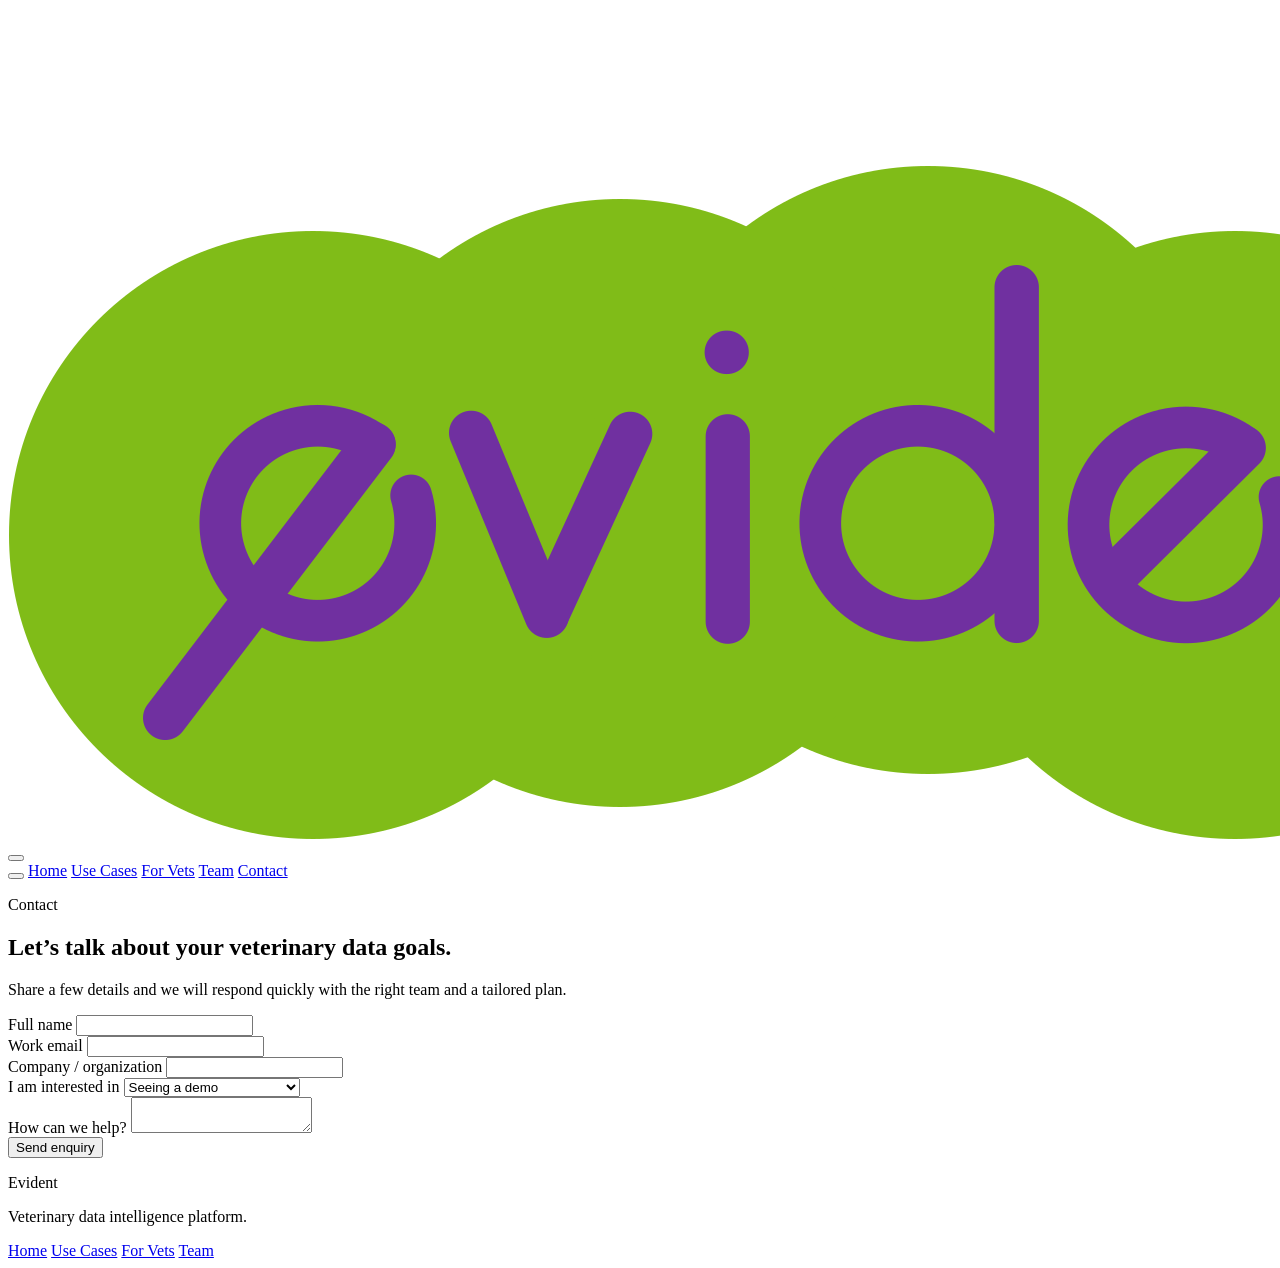
==== contact/index.html @ 98c077f2 "Update site logo to evidentmed asset" ====
<!doctype html>
<html lang="en">
  <head>
    <meta charset="utf-8" />
    <meta name="viewport" content="width=device-width, initial-scale=1" />
    <title>Evident | Contact</title>
    <meta
      name="description"
      content="Contact Evident to request a demo or discuss a partnership."
    />
    <link rel="icon" href="/static/favicon.png" type="image/png" />
    <link rel="preconnect" href="https://fonts.googleapis.com" />
    <link rel="preconnect" href="https://fonts.gstatic.com" crossorigin />
    <link
      href="https://fonts.googleapis.com/css2?family=Sora:wght@400;600;700&family=Source+Sans+3:wght@400;500;600&display=swap"
      rel="stylesheet"
    />
    <link rel="stylesheet" href="/styles.css" />
  </head>
  <body>
    <div class="bg">
      <div class="orb orb-one" aria-hidden="true"></div>
      <div class="orb orb-two" aria-hidden="true"></div>
      <div class="orb orb-three" aria-hidden="true"></div>
      <div class="orb orb-four" aria-hidden="true"></div>
      <div class="orb orb-one orb-flat" aria-hidden="true"></div>
      <div class="orb orb-two orb-flat" aria-hidden="true"></div>
      <div class="orb orb-three orb-flat" aria-hidden="true"></div>
      <div class="orb orb-four orb-flat" aria-hidden="true"></div>
      <canvas class="orb-lines" aria-hidden="true"></canvas>
      <div class="grid" aria-hidden="true"></div>
    </div>

    <header class="nav">
      <a class="logo" href="/" aria-label="Evident home">
        <img src="/static/evidentmed.png" alt="Evident logo" />
      </a>
      <button class="nav-toggle" type="button" aria-label="Toggle menu" aria-expanded="false">
        <span class="bar"></span>
        <span class="bar"></span>
        <span class="bar"></span>
      </button>
      <nav class="nav-links">
        <button class="nav-toggle nav-close" type="button" aria-label="Close menu">
          <span class="bar"></span>
          <span class="bar"></span>
          <span class="bar"></span>
        </button>
        <a href="/">Home</a>
        <a href="/pharma/">Use Cases</a>
        <a href="/vets/">For Vets</a>
        <a href="/team/">Team</a>
        <a href="/contact/" class="button small active">Contact</a>
      </nav>
    </header>

    <main>
      <section class="page-hero">
        <p class="eyebrow">Contact</p>
        <h1>Let’s talk about your veterinary data goals.</h1>
        <p class="lede">
          Share a few details and we will respond quickly with the right team and
          a tailored plan.
        </p>
      </section>

      <section class="content">
        <form class="form" action="https://api.web3forms.com/submit" method="post" data-web3>
          <input type="hidden" name="access_key" value="3e343754-287f-47aa-9b7f-0cca953d93fd" />
          <input type="hidden" name="subject" value="Evident website enquiry" />
          <input type="hidden" name="from_name" value="Evident Website" />
          <div class="field">
            <label class="label" for="name">Full name</label>
            <input class="input" id="name" name="name" type="text" required />
          </div>
          <div class="field">
            <label class="label" for="email">Work email</label>
            <input class="input" id="email" name="email" type="email" required />
          </div>
          <div class="field">
            <label class="label" for="company">Company / organization</label>
            <input class="input" id="company" name="company" type="text" />
          </div>
          <div class="field">
            <label class="label" for="interest">I am interested in</label>
            <select class="select" id="interest" name="interest">
              <option value="demo" selected>Seeing a demo</option>
              <option value="pharma">Pharma / biotech</option>
              <option value="cro">CRO / clinical trials</option>
              <option value="nutrition">Nutrition</option>
              <option value="practice">Veterinary practice / chain</option>
              <option value="other">Other</option>
            </select>
          </div>
          <div class="field">
            <label class="label" for="message">How can we help?</label>
            <textarea
              class="textarea"
              id="message"
              name="message"
              required
            ></textarea>
          </div>
          <button class="button" type="submit">Send enquiry</button>
          <p class="form-note" data-form-status></p>
        </form>
      </section>
    </main>

    <footer class="footer">
      <div>
        <div class="logo">Evident</div>
        <p>Veterinary data intelligence platform.</p>
      </div>
      <div class="footer-links">
        <a href="/">Home</a>
        <a href="/pharma/">Use Cases</a>
        <a href="/vets/">For Vets</a>
        <a href="/team/">Team</a>
      </div>
    </footer>
    <script src="/scripts.js"></script>
  </body>
</html>
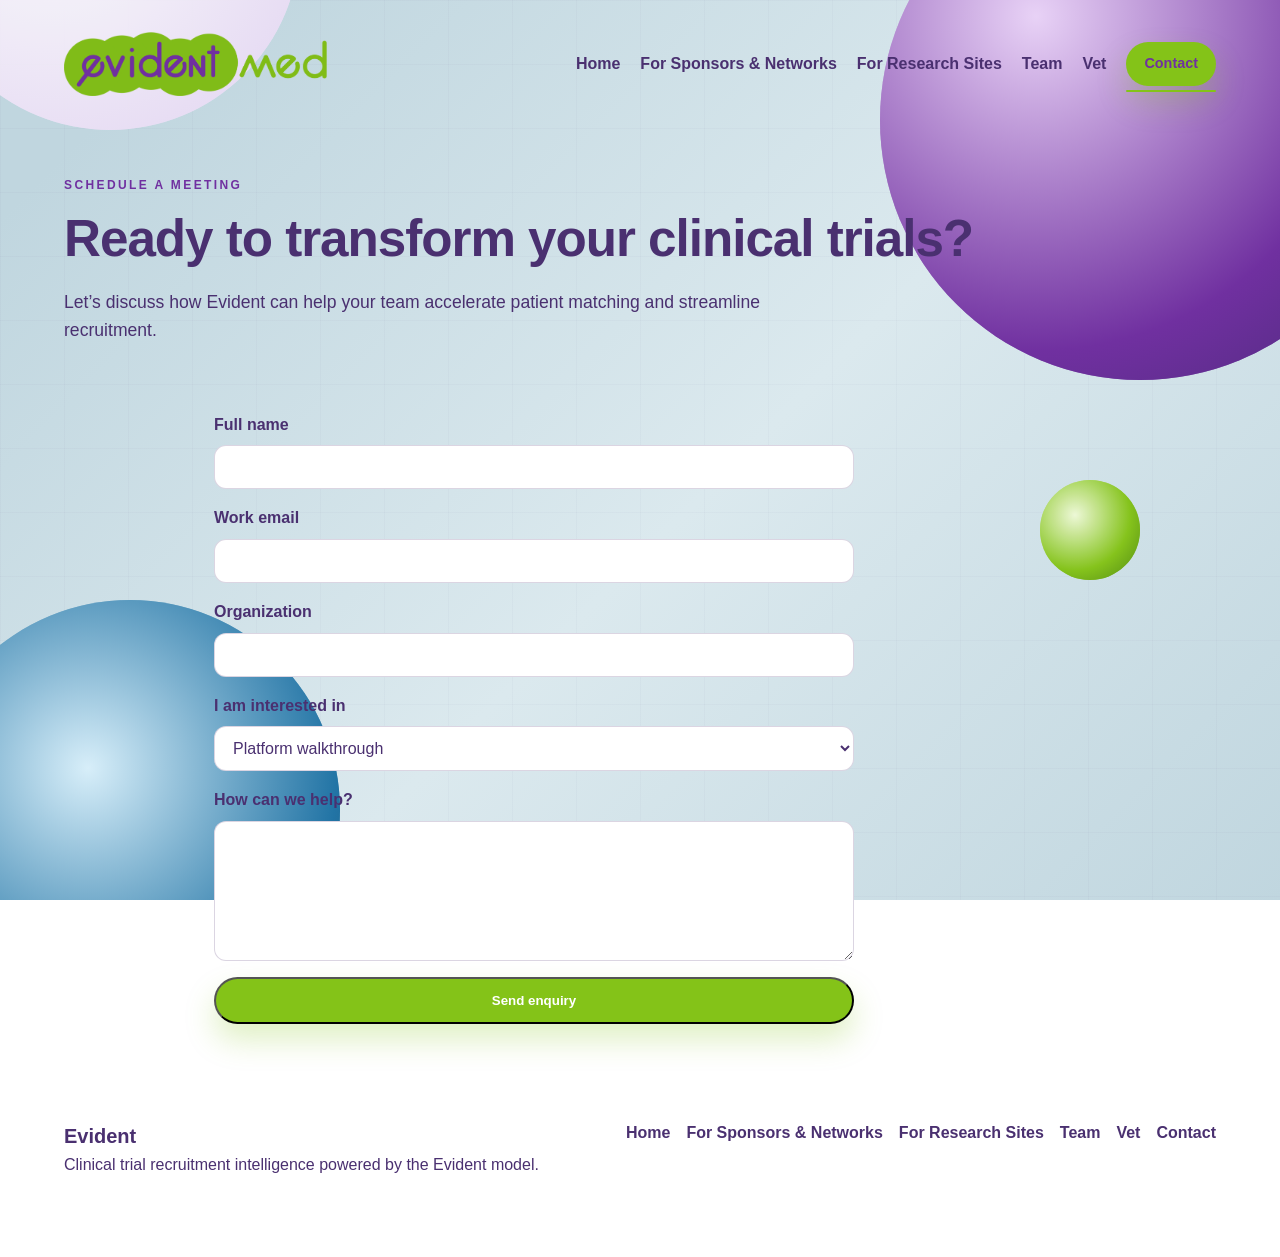
==== commit 68f20ab3: "Add Vet link across navigation and sync redirect pages" ====
--- a/contact/index.html
+++ b/contact/index.html
@@ -6,16 +6,16 @@
     <title>Evident | Contact</title>
     <meta
       name="description"
-      content="Contact Evident to request a demo or discuss a partnership."
+      content="Schedule a meeting with Evident to discuss patient-trial matching powered by the Evident model and recruitment acceleration."
     />
-    <link rel="icon" href="/static/favicon.png" type="image/png" />
+    <link rel="icon" href="../static/favicon.png" type="image/png" />
     <link rel="preconnect" href="https://fonts.googleapis.com" />
     <link rel="preconnect" href="https://fonts.gstatic.com" crossorigin />
     <link
       href="https://fonts.googleapis.com/css2?family=Sora:wght@400;600;700&family=Source+Sans+3:wght@400;500;600&display=swap"
       rel="stylesheet"
     />
-    <link rel="stylesheet" href="/styles.css" />
+    <link rel="stylesheet" href="../styles.css" />
   </head>
   <body>
     <div class="bg">
@@ -32,8 +32,8 @@
     </div>
 
     <header class="nav">
-      <a class="logo" href="/" aria-label="Evident home">
-        <img src="/static/evidentmed.png" alt="Evident logo" />
+      <a class="logo" href="../index.html" aria-label="Evident home">
+        <img src="../static/evidentmed.png" alt="Evident logo" />
       </a>
       <button class="nav-toggle" type="button" aria-label="Toggle menu" aria-expanded="false">
         <span class="bar"></span>
@@ -46,21 +46,22 @@
           <span class="bar"></span>
           <span class="bar"></span>
         </button>
-        <a href="/">Home</a>
-        <a href="/pharma/">Use Cases</a>
-        <a href="/vets/">For Vets</a>
-        <a href="/team/">Team</a>
-        <a href="/contact/" class="button small active">Contact</a>
+        <a href="../index.html">Home</a>
+        <a href="../pharma/index.html">For Sponsors &amp; Networks</a>
+        <a href="../vets/index.html">For Research Sites</a>
+        <a href="../team/index.html">Team</a>
+        <a href="https://evident.vet">Vet</a>
+        <a href="../contact/index.html" class="button small active">Contact</a>
       </nav>
     </header>
 
     <main>
       <section class="page-hero">
-        <p class="eyebrow">Contact</p>
-        <h1>Let’s talk about your veterinary data goals.</h1>
+        <p class="eyebrow">Schedule a meeting</p>
+        <h1>Ready to transform your clinical trials?</h1>
         <p class="lede">
-          Share a few details and we will respond quickly with the right team and
-          a tailored plan.
+          Let’s discuss how Evident can help your team accelerate patient
+          matching and streamline recruitment.
         </p>
       </section>
 
@@ -78,17 +79,16 @@
             <input class="input" id="email" name="email" type="email" required />
           </div>
           <div class="field">
-            <label class="label" for="company">Company / organization</label>
+            <label class="label" for="company">Organization</label>
             <input class="input" id="company" name="company" type="text" />
           </div>
           <div class="field">
             <label class="label" for="interest">I am interested in</label>
             <select class="select" id="interest" name="interest">
-              <option value="demo" selected>Seeing a demo</option>
-              <option value="pharma">Pharma / biotech</option>
-              <option value="cro">CRO / clinical trials</option>
-              <option value="nutrition">Nutrition</option>
-              <option value="practice">Veterinary practice / chain</option>
+              <option value="demo" selected>Platform walkthrough</option>
+              <option value="sponsor">Sponsor / CRO workflow</option>
+              <option value="site">Research site deployment</option>
+              <option value="integration">EHR and data integration</option>
               <option value="other">Other</option>
             </select>
           </div>
@@ -110,15 +110,17 @@
     <footer class="footer">
       <div>
         <div class="logo">Evident</div>
-        <p>Veterinary data intelligence platform.</p>
+        <p>Clinical trial recruitment intelligence powered by the Evident model.</p>
       </div>
       <div class="footer-links">
-        <a href="/">Home</a>
-        <a href="/pharma/">Use Cases</a>
-        <a href="/vets/">For Vets</a>
-        <a href="/team/">Team</a>
+        <a href="../index.html">Home</a>
+        <a href="../pharma/index.html">For Sponsors &amp; Networks</a>
+        <a href="../vets/index.html">For Research Sites</a>
+        <a href="../team/index.html">Team</a>
+        <a href="https://evident.vet">Vet</a>
+        <a href="../contact/index.html">Contact</a>
       </div>
     </footer>
-    <script src="/scripts.js"></script>
+    <script src="../scripts.js"></script>
   </body>
 </html>
--- a/styles.css
+++ b/styles.css
@@ -0,0 +1,837 @@
+:root {
+  --page-bg: #ffffff;
+  --card-from: #c0d6df;
+  --card-via: #dbe9ee;
+  --card-to: #c0d6df;
+  --primary: #7030a0;
+  --primary-hover: #5c2680;
+  --text: #4a3070;
+  --accent-blue: #2274a5;
+  --accent-blue-hover: #1b6189;
+  --accent-green: #84c318;
+  --accent-green-hover: #6fa214;
+  --accent-border: #c0d6df;
+  --white: #ffffff;
+  --glass: rgba(255, 255, 255, 0.75);
+  --shadow: 0 24px 60px rgba(112, 48, 160, 0.18);
+}
+
+* {
+  box-sizing: border-box;
+  margin: 0;
+  padding: 0;
+}
+
+body {
+  font-family: "Source Sans 3", "Avenir LT Std", "Avenir", "Helvetica Neue",
+    Helvetica, Arial, sans-serif;
+  color: var(--text);
+  background: var(--page-bg);
+  min-height: 100vh;
+  line-height: 1.6;
+}
+
+h1,
+h2,
+h3 {
+  font-family: "Sora", "Segoe UI", Tahoma, sans-serif;
+  letter-spacing: -0.02em;
+}
+
+a {
+  color: inherit;
+  text-decoration: none;
+}
+
+.bg {
+  position: fixed;
+  inset: 0;
+  z-index: -1;
+  overflow: hidden;
+  background: linear-gradient(135deg, var(--card-from) 10%, var(--card-via) 55%, var(--card-to));
+}
+
+.bg::after {
+  content: "";
+  position: absolute;
+  inset: 0;
+  background: transparent;
+  pointer-events: none;
+  z-index: 4;
+}
+
+.orb {
+  position: absolute;
+  border-radius: 999px;
+  filter: blur(0px);
+  opacity: 0.65;
+  animation: float 12s ease-in-out infinite;
+  z-index: 3;
+  transform-origin: center;
+}
+
+.orb-flat {
+  background: var(--card-via);
+  opacity: 1;
+  z-index: 2;
+}
+
+.orb-one {
+  width: 520px;
+  height: 520px;
+  background: radial-gradient(circle at 30% 30%, #e8d2f6, #7030a0 65%, #4a2a79);
+  --line-color: rgb(168, 138, 200);
+  --line-opacity: 0.75;
+  top: -140px;
+  right: -120px;
+}
+
+
+.orb-two {
+  width: 420px;
+  height: 420px;
+  background: radial-gradient(circle at 40% 40%, #d7eef9, #2274a5 70%, #13445f);
+  --line-color: rgb(144, 185, 210);
+  --line-opacity: 0.75;
+  bottom: -120px;
+  left: -80px;
+  animation-delay: -4s;
+}
+
+
+.orb-three {
+  width: 380px;
+  height: 380px;
+  background: radial-gradient(circle at 35% 35%, #ffffff, #efe7f7 55%, #e3d4f2);
+  --line-color: rgb(188, 163, 215);
+  --line-opacity: 0.7;
+  top: -250px;
+  left: -80px;
+  opacity: 0.8;
+  animation-delay: -2s;
+}
+
+
+.orb-four {
+  width: 100px;
+  height: 100px;
+  background: radial-gradient(circle at 35% 35%, #eef9d7, #84c318 60%, #4e8610);
+  --line-color: rgb(132, 195, 24);
+  top: 480px;
+  right: 140px;
+  opacity: 0.85;
+  animation-delay: -1s;
+}
+
+
+.grid {
+  position: absolute;
+  inset: 0;
+  background-image: linear-gradient(rgba(74, 48, 112, 0.08) 1px, transparent 1px),
+    linear-gradient(90deg, rgba(74, 48, 112, 0.08) 1px, transparent 1px);
+  background-size: 64px 64px;
+  mix-blend-mode: multiply;
+  opacity: 0.35;
+  z-index: 0;
+}
+
+.orb-lines {
+  position: absolute;
+  inset: 0;
+  z-index: 1;
+  pointer-events: none;
+  display: block;
+}
+
+@keyframes float {
+  0%,
+  100% {
+    transform: translate3d(0, 0, 0) scale(var(--orb-scale, 1));
+  }
+  50% {
+    transform: translate3d(0, 22px, 0) scale(var(--orb-scale, 1));
+  }
+}
+
+.nav {
+  max-width: 1200px;
+  margin: 0 auto;
+  padding: 32px 24px 0;
+  display: flex;
+  justify-content: space-between;
+  align-items: center;
+  gap: 16px;
+  transition: transform 0.3s ease;
+}
+
+.logo {
+  font-family: "Sora", sans-serif;
+  font-weight: 700;
+  font-size: 1.25rem;
+}
+
+.logo img {
+  height: 64px;
+  width: auto;
+  display: block;
+}
+
+.nav-links {
+  display: flex;
+  gap: 20px;
+  align-items: center;
+  font-weight: 600;
+  color: var(--text);
+  flex-wrap: wrap;
+  justify-content: flex-end;
+}
+
+.nav-toggle {
+  display: none;
+  width: 48px;
+  height: 48px;
+  border-radius: 0;
+  border: none;
+  background: transparent;
+  color: var(--page-bg);
+  align-items: center;
+  justify-content: center;
+  font-size: 0;
+  line-height: 1;
+  cursor: pointer;
+  padding: 0;
+  flex-direction: column;
+  gap: 6px;
+}
+
+.nav-toggle .bar {
+  display: block;
+  width: 28px;
+  height: 4px;
+  border-radius: 999px;
+  background: currentColor;
+}
+
+
+.nav-links a.active {
+  color: var(--primary);
+  position: relative;
+}
+
+.nav-links a.active::after {
+  content: "";
+  position: absolute;
+  left: 0;
+  right: 0;
+  bottom: -6px;
+  height: 2px;
+  background: var(--accent-green);
+  border-radius: 999px;
+}
+
+.hero {
+  max-width: 1200px;
+  margin: 64px auto 0;
+  padding: 40px 24px 80px;
+  display: grid;
+  gap: 48px;
+  grid-template-columns: minmax(0, 2fr) minmax(0, 1fr);
+  align-items: center;
+}
+
+.page-hero {
+  max-width: 1200px;
+  margin: 40px auto 0;
+  padding: 40px 24px 40px;
+}
+
+.page-hero h1 {
+  font-size: clamp(2.4rem, 4vw, 3.4rem);
+  line-height: 1.1;
+  margin: 16px 0 20px;
+}
+
+.page-hero .lede {
+  max-width: 760px;
+}
+
+.content {
+  max-width: 900px;
+  margin: 0 auto;
+  padding: 0 24px 80px;
+  display: grid;
+  gap: 28px;
+}
+
+.content h2 {
+  font-size: clamp(1.8rem, 3vw, 2.4rem);
+}
+
+.content h3 {
+  font-size: 1.3rem;
+}
+
+.content ul {
+  padding-left: 20px;
+  display: grid;
+  gap: 12px;
+}
+
+.content .card {
+  padding: 28px;
+}
+
+.eyebrow {
+  text-transform: uppercase;
+  font-weight: 600;
+  letter-spacing: 0.2em;
+  font-size: 0.75rem;
+  color: var(--primary);
+  margin-bottom: 16px;
+}
+
+.hero h1 {
+  font-size: clamp(2.5rem, 4vw, 3.6rem);
+  line-height: 1.1;
+  margin-bottom: 20px;
+}
+
+.lede {
+  font-size: 1.1rem;
+  color: var(--text);
+  margin-bottom: 28px;
+}
+
+.cta-row {
+  display: flex;
+  gap: 16px;
+  flex-wrap: wrap;
+}
+
+.button {
+  background: var(--accent-green);
+  color: var(--white);
+  padding: 14px 28px;
+  border-radius: 999px;
+  font-weight: 600;
+  display: inline-flex;
+  align-items: center;
+  justify-content: center;
+  transition: transform 0.2s ease, box-shadow 0.2s ease;
+  box-shadow: 0 16px 30px rgba(132, 195, 24, 0.25);
+}
+
+.button:hover {
+  background: var(--accent-green-hover);
+  transform: translateY(-2px);
+}
+
+.button.ghost {
+  background: transparent;
+  border: 1px solid var(--accent-border);
+  color: var(--primary);
+  box-shadow: none;
+}
+
+.button.small {
+  padding: 10px 18px;
+  font-size: 0.9rem;
+}
+
+.trust {
+  margin-top: 28px;
+  font-size: 0.95rem;
+  color: var(--text);
+}
+
+.hero-card {
+  background: var(--glass);
+  border-radius: 28px;
+  padding: 28px;
+  box-shadow: var(--shadow);
+  border: 1px solid rgba(255, 255, 255, 0.6);
+  backdrop-filter: blur(12px);
+}
+
+.hero-card-hidden {
+  visibility: hidden;
+}
+
+.hero-card-header {
+  display: flex;
+  justify-content: space-between;
+  align-items: center;
+  margin-bottom: 24px;
+}
+
+.pill {
+  background: #efe7f7;
+  color: var(--primary);
+  padding: 6px 14px;
+  border-radius: 999px;
+  font-size: 0.85rem;
+  font-weight: 600;
+}
+
+.status {
+  font-weight: 600;
+  color: var(--accent-blue);
+}
+
+.metric {
+  padding: 16px 0;
+  border-bottom: 1px solid rgba(74, 48, 112, 0.12);
+}
+
+.metric:last-child {
+  border-bottom: none;
+}
+
+.metric-label {
+  font-size: 0.85rem;
+  text-transform: uppercase;
+  letter-spacing: 0.1em;
+  color: var(--text);
+}
+
+.metric-value {
+  font-size: 1.3rem;
+  font-weight: 600;
+  margin-top: 6px;
+}
+
+.hero-card-footer {
+  display: flex;
+  gap: 10px;
+  flex-wrap: wrap;
+  margin-top: 20px;
+}
+
+.tag {
+  background: rgba(255, 255, 255, 0.7);
+  padding: 6px 12px;
+  border-radius: 999px;
+  font-size: 0.8rem;
+}
+
+.section {
+  max-width: 1200px;
+  margin: 0 auto;
+  padding: 80px 24px;
+}
+
+.section.dark {
+  background: var(--primary);
+  color: var(--white);
+  border-radius: 32px;
+  margin: 0 auto;
+  width: min(1200px, calc(100% - 48px));
+}
+
+.section-title {
+  max-width: 720px;
+  margin-bottom: 48px;
+}
+
+.section.dark .section-title,
+.section.cta .cta-content,
+.section.cta .cta-actions {
+  text-align: center;
+  margin-left: auto;
+  margin-right: auto;
+}
+
+.section.cta .cta-actions {
+  justify-items: center;
+}
+
+.section-title h2 {
+  font-size: clamp(2rem, 3vw, 2.6rem);
+  margin-bottom: 16px;
+}
+
+.steps {
+  display: grid;
+  gap: 24px;
+  grid-template-columns: repeat(auto-fit, minmax(220px, 1fr));
+}
+
+.step {
+  background: var(--white);
+  padding: 24px;
+  border-radius: 20px;
+  box-shadow: 0 14px 30px rgba(74, 48, 112, 0.12);
+}
+
+.section.dark .step {
+  background: rgba(255, 255, 255, 0.08);
+  box-shadow: none;
+}
+
+.split {
+  display: grid;
+  gap: 28px;
+  grid-template-columns: repeat(auto-fit, minmax(240px, 1fr));
+}
+
+.panel {
+  background: rgba(255, 255, 255, 0.08);
+  padding: 28px;
+  border-radius: 20px;
+  border: 1px solid rgba(255, 255, 255, 0.2);
+}
+
+.panel ul {
+  list-style: none;
+  margin-top: 16px;
+  display: grid;
+  gap: 12px;
+}
+
+.panel li::before {
+  content: "•";
+  margin-right: 10px;
+  color: var(--accent-green);
+}
+
+.grid-cards {
+  display: grid;
+  gap: 24px;
+  grid-template-columns: repeat(auto-fit, minmax(220px, 1fr));
+}
+
+.feature-grid {
+  display: grid;
+  gap: 20px;
+  grid-template-columns: repeat(auto-fit, minmax(240px, 1fr));
+}
+
+.feature {
+  background: var(--white);
+  padding: 24px;
+  border-radius: 20px;
+  box-shadow: 0 14px 30px rgba(74, 48, 112, 0.12);
+}
+
+.card {
+  background: var(--white);
+  padding: 24px;
+  border-radius: 20px;
+  box-shadow: 0 14px 30px rgba(74, 48, 112, 0.12);
+}
+
+.team-grid {
+  display: grid;
+  gap: 24px;
+  grid-template-columns: repeat(2, minmax(220px, 1fr));
+  max-width: 720px;
+  margin: 0 auto;
+}
+
+.team-card {
+  background: var(--white);
+  padding: 24px;
+  border-radius: 20px;
+  box-shadow: 0 14px 30px rgba(74, 48, 112, 0.12);
+  text-align: center;
+}
+
+.team-photo {
+  width: 140px;
+  height: 140px;
+  border-radius: 999px;
+  object-fit: cover;
+  margin: 0 auto 16px;
+  display: block;
+  border: 3px solid rgba(112, 48, 160, 0.12);
+}
+
+.team-role {
+  font-weight: 600;
+  color: var(--text);
+  margin-top: 6px;
+}
+
+.section.cta {
+  background: #e7f3f8;
+  border-radius: 32px;
+  margin: 0 auto 80px;
+  width: min(1200px, calc(100% - 48px));
+  display: grid;
+  gap: 28px;
+  grid-template-columns: repeat(auto-fit, minmax(260px, 1fr));
+  align-items: center;
+}
+
+.section.dark + .section.cta,
+.section + .section.cta {
+  margin-top: 40px;
+}
+
+.cta-content h2 {
+  margin-bottom: 12px;
+}
+
+.cta-actions {
+  display: grid;
+  gap: 12px;
+}
+
+.cta-note {
+  font-size: 0.9rem;
+  color: var(--text);
+}
+
+.footer {
+  max-width: 1200px;
+  margin: 0 auto 40px;
+  padding: 0 24px 40px;
+  display: flex;
+  justify-content: space-between;
+  gap: 24px;
+  flex-wrap: wrap;
+  color: var(--text);
+  transition: transform 0.3s ease;
+}
+
+main {
+  transition: transform 0.3s ease;
+}
+
+.footer-links {
+  display: flex;
+  gap: 16px;
+  font-weight: 600;
+}
+
+.form {
+  display: grid;
+  gap: 16px;
+  max-width: 640px;
+}
+
+.field {
+  display: grid;
+  gap: 8px;
+}
+
+.label {
+  font-weight: 600;
+}
+
+.input,
+.textarea,
+.select {
+  width: 100%;
+  padding: 12px 14px;
+  border-radius: 12px;
+  border: 1px solid rgba(74, 48, 112, 0.2);
+  font-family: inherit;
+  font-size: 1rem;
+  background: var(--white);
+  color: var(--text);
+}
+
+.textarea {
+  min-height: 140px;
+  resize: vertical;
+}
+
+.form-note {
+  font-size: 0.9rem;
+  color: var(--text);
+}
+
+@media (max-width: 900px) {
+  .nav {
+    flex-direction: column;
+    align-items: flex-start;
+  }
+
+  .nav-links {
+    gap: 12px;
+    font-size: 0.9rem;
+    justify-content: flex-start;
+  }
+
+  .nav-links a:not(.button) {
+    display: inline-flex;
+  }
+
+  .hero {
+    margin-top: 40px;
+    padding-bottom: 64px;
+    grid-template-columns: 1fr;
+  }
+
+  .cta-row {
+    flex-direction: column;
+    align-items: flex-start;
+  }
+
+  .cta-row .button {
+    width: 100%;
+    justify-content: center;
+  }
+
+  .section {
+    padding: 72px 24px;
+  }
+
+  .feature-grid,
+  .grid-cards,
+  .steps,
+  .split {
+    grid-template-columns: 1fr;
+  }
+
+  .team-photo {
+    width: 120px;
+    height: 120px;
+  }
+
+  .section.dark,
+  .section.cta {
+    width: min(1200px, calc(100% - 32px));
+    margin-left: auto;
+    margin-right: auto;
+  }
+}
+
+@media (max-width: 640px) {
+  .orb-one,
+  .orb-four,
+  .orb-lines {
+    display: none;
+  }
+
+  .nav {
+    flex-direction: row;
+    align-items: center;
+    justify-content: space-between;
+  }
+
+  .nav-toggle {
+    display: inline-flex;
+  }
+
+  .nav-links {
+    position: fixed;
+    top: 0;
+    right: 0;
+    height: 100vh;
+    width: min(320px, 80vw);
+    background: var(--white);
+    border-radius: 16px;
+    padding: 96px 20px 24px;
+    box-shadow: 0 18px 40px rgba(74, 48, 112, 0.16);
+    display: flex;
+    flex-direction: column;
+    align-items: flex-start;
+    gap: 12px;
+    z-index: 6;
+    transform: translateX(100%);
+    transition: transform 0.3s ease;
+  }
+
+  .nav-links .nav-close {
+    position: absolute;
+    top: 24px;
+    right: 20px;
+    color: var(--text);
+  }
+
+  .nav-links.is-open {
+    transform: translateX(0);
+  }
+
+  .nav-links a.button.small {
+    width: 100%;
+    justify-content: center;
+  }
+
+  .team-grid {
+    grid-template-columns: 1fr;
+  }
+
+  .orb,
+  .orb-flat {
+    opacity: 0.55;
+  }
+
+  .orb-flat {
+    opacity: 1;
+  }
+
+  .orb-lines {
+    opacity: 0.75;
+  }
+
+  .orb-four {
+    right: 70px;
+  }
+
+  .logo img {
+    height: 52px;
+  }
+
+  .nav {
+    gap: 12px;
+  }
+
+  .hero {
+    margin-top: 32px;
+  }
+
+  .page-hero {
+    margin-top: 24px;
+  }
+
+  .hero h1,
+  .page-hero h1 {
+    font-size: clamp(2rem, 7vw, 2.6rem);
+  }
+
+  .lede {
+    font-size: 1rem;
+  }
+
+  .section {
+    padding: 64px 20px;
+  }
+
+  .section.dark,
+  .section.cta {
+    width: min(1200px, calc(100% - 24px));
+    margin-left: auto;
+    margin-right: auto;
+  }
+
+  .cta-actions {
+    justify-items: stretch;
+  }
+
+  .cta-actions .button {
+    width: 100%;
+  }
+
+  .footer {
+    flex-direction: column;
+  }
+
+  .bg::after {
+    background: rgba(255, 255, 255, 0.3);
+  }
+
+  body.nav-open main,
+  body.nav-open .footer {
+    transform: translateX(-260px);
+  }
+}
+
+@media (prefers-reduced-motion: reduce) {
+  .orb,
+  .orb-flat {
+    animation: none;
+  }
+}
